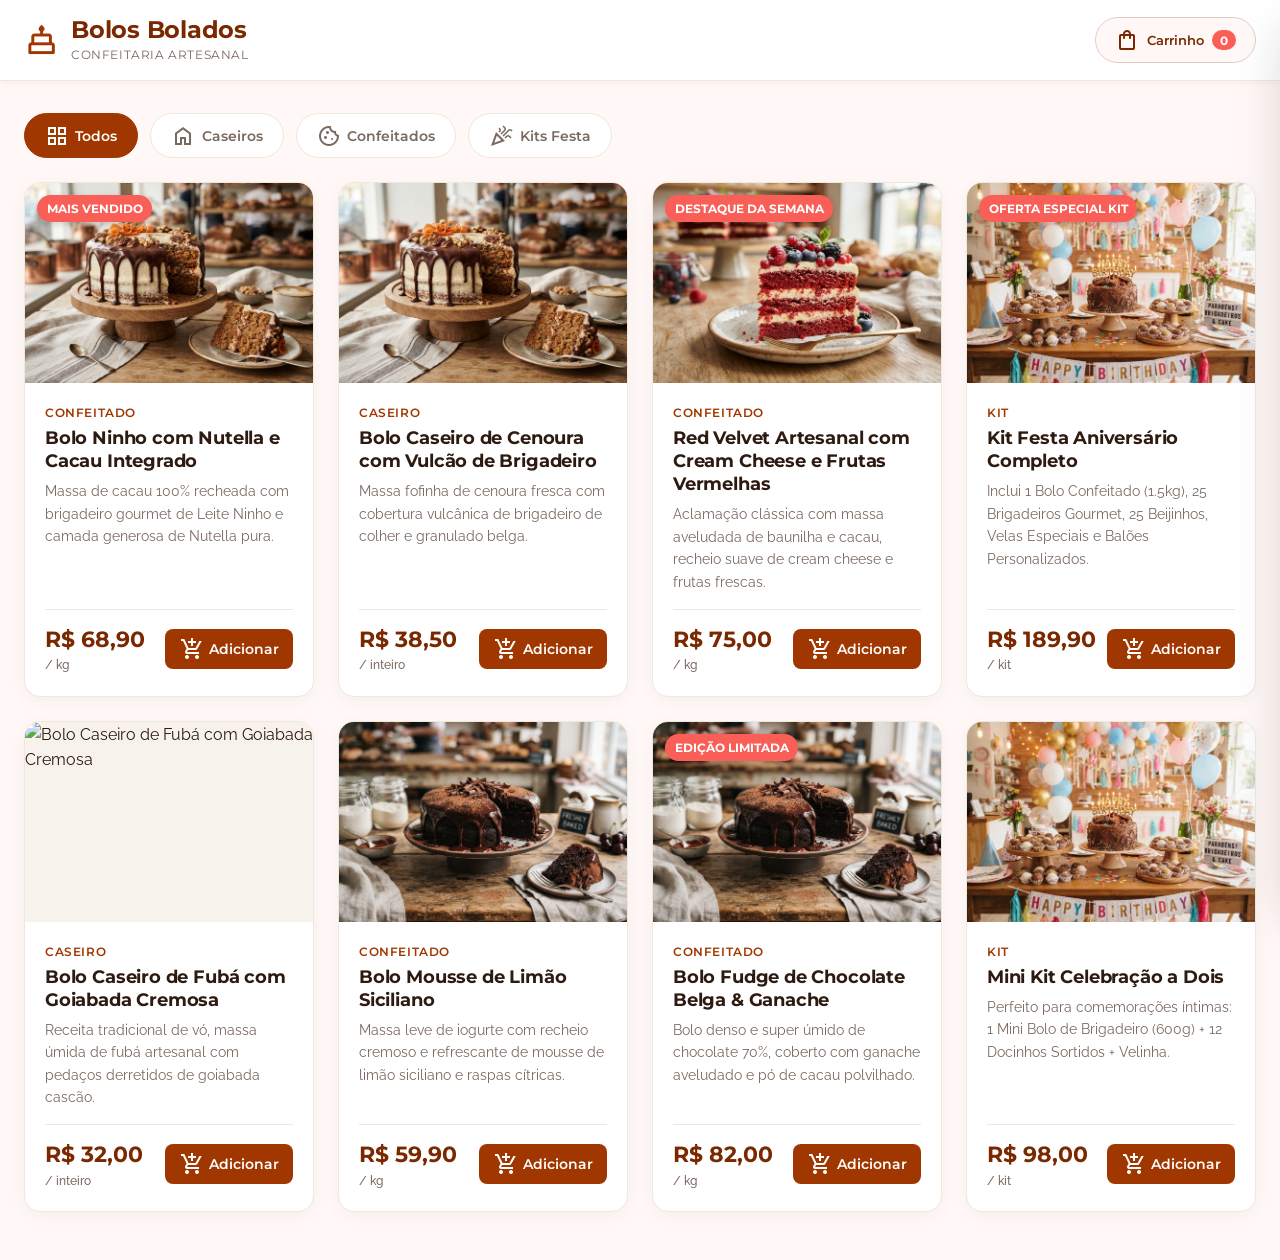
==== index.html @ 6e1009fd "feat: implement complete SPA Bolos Bolados with modular JS/CSS and SPEC reports Co-authored-by: ramo" ====
<!DOCTYPE html>
<html lang="pt-BR">
<head>
  <meta charset="UTF-8">
  <meta name="viewport" content="width=device-width, initial-scale=1.0">
  <title>Bolos Bolados - Confeitaria Artesanal</title>

  <!-- Google Fonts -->
  <link rel="preconnect" href="https://fonts.googleapis.com">
  <link rel="preconnect" href="https://fonts.gstatic.com" crossorigin>
  <link href="https://fonts.googleapis.com/css2?family=Montserrat:wght@500;600;700&family=Raleway:wght@400;500;600&display=swap" rel="stylesheet">

  <!-- Material Symbols Outlined -->
  <link rel="stylesheet" href="https://fonts.googleapis.com/css2?family=Material+Symbols+Outlined:opsz,wght,FILL,GRAD@24,400,0,0" />

  <!-- Modular CSS -->
  <link rel="stylesheet" href="css/variables.css">
  <link rel="stylesheet" href="css/base.css">
  <link rel="stylesheet" href="css/components.css">
</head>
<body>

  <!-- Header & Navigation -->
  <header class="app-header">
    <div class="container header-content">
      <div class="logo-area">
        <span class="material-symbols-outlined logo-icon">cake</span>
        <div>
          <h1 class="brand-title">Bolos Bolados</h1>
          <p class="brand-subtitle">Confeitaria Artesanal</p>
        </div>
      </div>

      <button id="cart-trigger" class="cart-trigger-btn" aria-label="Abrir Carrinho">
        <span class="material-symbols-outlined">shopping_bag</span>
        <span>Carrinho</span>
        <span id="cart-count-badge" class="cart-badge">0</span>
      </button>
    </div>
  </header>

  <!-- Main Content Area -->
  <main class="container">
    <!-- Category Filters -->
    <section class="filter-section">
      <div class="chips-wrapper" id="category-filters">
        <button class="filter-chip active" data-category="todos">
          <span class="material-symbols-outlined">grid_view</span>
          Todos
        </button>
        <button class="filter-chip" data-category="caseiro">
          <span class="material-symbols-outlined">home</span>
          Caseiros
        </button>
        <button class="filter-chip" data-category="confeitado">
          <span class="material-symbols-outlined">cookie</span>
          Confeitados
        </button>
        <button class="filter-chip" data-category="kit">
          <span class="material-symbols-outlined">celebration</span>
          Kits Festa
        </button>
      </div>
    </section>

    <!-- Product Grid -->
    <section>
      <div class="products-grid" id="products-container">
        <!-- Cards de produtos serão renderizados dinamicamente via JS -->
      </div>
    </section>
  </main>

  <!-- Cart Side Drawer -->
  <div id="drawer-overlay" class="drawer-overlay"></div>
  <aside id="cart-drawer" class="cart-drawer" aria-label="Carrinho de Compras">
    <div class="drawer-header">
      <h2 class="drawer-title">
        <span class="material-symbols-outlined">shopping_bag</span>
        Seu Carrinho
      </h2>
      <button id="close-drawer" class="close-drawer-btn" aria-label="Fechar Carrinho">
        <span class="material-symbols-outlined">close</span>
      </button>
    </div>

    <div class="drawer-body" id="cart-items-container">
      <!-- Itens do carrinho serão populados aqui -->
    </div>

    <div class="drawer-footer">
      <div class="cart-summary-row">
        <span>Subtotal</span>
        <span id="cart-subtotal">R$ 0,00</span>
      </div>
      <div class="cart-summary-row" style="color: var(--color-forest);">
        <span>Taxa de Entrega</span>
        <span>A calcular</span>
      </div>
      <div class="cart-summary-total">
        <span>Total</span>
        <span id="cart-total">R$ 0,00</span>
      </div>

      <button id="proceed-checkout-btn" class="checkout-btn">
        <span class="material-symbols-outlined">arrow_forward</span>
        Finalizar Compra
      </button>
    </div>
  </aside>

  <!-- Checkout & Modal Container -->
  <div id="modal-overlay" class="modal-overlay">
    <div class="modal-card" id="modal-card">
      <span class="material-symbols-outlined modal-close-icon" id="close-modal-btn">close</span>
      <div id="modal-step-content">
        <!-- Conteúdo dos passos (Cadastro/Geo, Autenticação, Pagamento) -->
      </div>
    </div>
  </div>

  <!-- Scripts JS Modulares -->
  <script src="js/cart.js"></script>
  <script src="js/location.js"></script>
  <script src="js/auth.js"></script>
  <script src="js/checkout.js"></script>
  <script src="js/app.js"></script>
</body>
</html>
---- css/variables.css ----
:root {
  /* Colors from DESIGN.md */
  --color-primary: #A13700;
  --color-primary-dark: #7A2800;
  --color-primary-light: #FFC6B1;
  --color-secondary: #FA5F57;
  --color-tertiary: #1BB890;
  --color-tertiary-dark: #00674F;
  --color-gold: #D48B00;
  --color-forest: #256C4B;

  --color-surface-bg: #FFF8F6;
  --color-card-bg: #FFFFFF;
  --color-surface-dim: #F6D3C2;
  --color-border: #EFE8DC;
  --color-border-dark: #DECFC2;

  --color-text-main: #2D1A10;
  --color-text-muted: #7A6960;
  --color-text-on-primary: #FFFFFF;

  --color-error: #BA1A1A;
  --color-error-container: #FFDAD6;

  /* Fonts */
  --font-heading: 'Montserrat', sans-serif;
  --font-body: 'Raleway', sans-serif;

  /* Radii */
  --radius-sm: 0.25rem;
  --radius-base: 0.5rem;
  --radius-lg: 1rem;
  --radius-xl: 1.5rem;
  --radius-full: 9999px;

  /* Shadows */
  --shadow-sm: 0 2px 8px rgba(45, 26, 16, 0.04);
  --shadow-card: 0 4px 20px -2px rgba(45, 26, 16, 0.05);
  --shadow-hover: 0 12px 30px -4px rgba(45, 26, 16, 0.1);
  --shadow-modal: 0 24px 48px -8px rgba(45, 26, 16, 0.2);

  /* Transitions */
  --transition-fast: 0.2s ease;
  --transition-normal: 0.3s ease;
}
---- css/base.css ----
* {
  box-sizing: border-box;
  margin: 0;
  padding: 0;
}

body {
  font-family: var(--font-body);
  background-color: var(--color-surface-bg);
  color: var(--color-text-main);
  line-height: 1.6;
  min-height: 100vh;
  display: flex;
  flex-direction: column;
}

h1, h2, h3, h4, h5, h6 {
  font-family: var(--font-heading);
  color: var(--color-text-main);
  letter-spacing: -0.01em;
  line-height: 1.25;
}

a {
  color: inherit;
  text-decoration: none;
}

button {
  font-family: var(--font-heading);
  cursor: pointer;
  border: none;
  outline: none;
  background: none;
  transition: all var(--transition-fast);
}

input, select, textarea {
  font-family: var(--font-body);
  font-size: 1rem;
}

.container {
  width: 100%;
  max-width: 1280px;
  margin: 0 auto;
  padding: 0 1.5rem;
}

@media (max-width: 768px) {
  .container {
    padding: 0 1rem;
  }
}

.material-symbols-outlined {
  font-variation-settings: 'FILL' 0, 'wght' 400, 'GRAD' 0, 'opsz' 24;
  vertical-align: middle;
}
---- css/components.css ----
/* Navbar & Header */
.app-header {
  background-color: var(--color-card-bg);
  border-bottom: 1px solid var(--color-border);
  position: sticky;
  top: 0;
  z-index: 100;
  box-shadow: var(--shadow-sm);
}

.header-content {
  display: flex;
  justify-content: space-between;
  align-items: center;
  height: 80px;
}

.logo-area {
  display: flex;
  align-items: center;
  gap: 0.75rem;
}

.logo-icon {
  font-size: 2.2rem;
  color: var(--color-primary);
}

.brand-title {
  font-size: 1.5rem;
  font-weight: 700;
  color: var(--color-primary-dark);
}

.brand-subtitle {
  font-size: 0.75rem;
  font-family: var(--font-heading);
  text-transform: uppercase;
  letter-spacing: 0.05em;
  color: var(--color-text-muted);
}

.cart-trigger-btn {
  position: relative;
  background-color: var(--color-surface-bg);
  border: 1.5px solid var(--color-border-dark);
  padding: 0.6rem 1.2rem;
  border-radius: var(--radius-full);
  display: flex;
  align-items: center;
  gap: 0.5rem;
  font-weight: 600;
  color: var(--color-primary-dark);
}

.cart-trigger-btn:hover {
  background-color: #FCEEE8;
  border-color: var(--color-primary);
}

.cart-badge {
  background-color: var(--color-secondary);
  color: var(--color-text-on-primary);
  font-size: 0.75rem;
  font-weight: 700;
  padding: 0.15rem 0.5rem;
  border-radius: var(--radius-full);
}

/* Category Filter Chips */
.filter-section {
  padding: 2rem 0 1rem 0;
}

.chips-wrapper {
  display: flex;
  gap: 0.75rem;
  overflow-x: auto;
  padding-bottom: 0.5rem;
  scrollbar-width: thin;
}

.filter-chip {
  background-color: var(--color-card-bg);
  border: 1px solid var(--color-border);
  padding: 0.6rem 1.25rem;
  border-radius: var(--radius-full);
  font-family: var(--font-heading);
  font-size: 0.875rem;
  font-weight: 600;
  color: var(--color-text-muted);
  white-space: nowrap;
  display: flex;
  align-items: center;
  gap: 0.4rem;
}

.filter-chip.active {
  background-color: var(--color-primary);
  color: var(--color-text-on-primary);
  border-color: var(--color-primary);
}

.filter-chip:hover:not(.active) {
  border-color: var(--color-primary-light);
  color: var(--color-primary-dark);
}

/* Product Card */
.products-grid {
  display: grid;
  grid-template-columns: repeat(auto-fill, minmax(280px, 1fr));
  gap: 1.5rem;
  padding-bottom: 3rem;
}

.product-card {
  background-color: var(--color-card-bg);
  border: 1px solid var(--color-border);
  border-radius: var(--radius-lg);
  overflow: hidden;
  box-shadow: var(--shadow-card);
  transition: transform var(--transition-fast), box-shadow var(--transition-fast);
  display: flex;
  flex-direction: column;
}

.product-card:hover {
  transform: translateY(-4px);
  box-shadow: var(--shadow-hover);
  border-color: var(--color-border-dark);
}

.product-img-wrapper {
  position: relative;
  width: 100%;
  height: 200px;
  background-color: #F7F3EC;
  display: flex;
  align-items: center;
  justify-content: center;
  overflow: hidden;
}

.product-img-wrapper img {
  width: 100%;
  height: 100%;
  object-fit: cover;
  transition: transform 0.3s ease;
}

.product-card:hover .product-img-wrapper img {
  transform: scale(1.05);
}

.product-img-fallback {
  font-size: 4rem;
  color: var(--color-primary-light);
}

.promo-tag {
  position: absolute;
  top: 12px;
  left: 12px;
  background-color: var(--color-secondary);
  color: var(--color-text-on-primary);
  font-size: 0.75rem;
  font-weight: 700;
  padding: 0.25rem 0.6rem;
  border-radius: var(--radius-full);
  box-shadow: 0 2px 6px rgba(0,0,0,0.15);
  font-family: var(--font-heading);
  text-transform: uppercase;
}

.product-body {
  padding: 1.25rem;
  display: flex;
  flex-direction: column;
  flex-grow: 1;
}

.product-category-lbl {
  font-size: 0.75rem;
  font-family: var(--font-heading);
  font-weight: 600;
  text-transform: uppercase;
  color: var(--color-primary);
  letter-spacing: 0.05em;
  margin-bottom: 0.25rem;
}

.product-title {
  font-size: 1.15rem;
  font-weight: 700;
  margin-bottom: 0.5rem;
  color: var(--color-text-main);
}

.product-desc {
  font-size: 0.875rem;
  color: var(--color-text-muted);
  margin-bottom: 1rem;
  flex-grow: 1;
}

.product-footer {
  display: flex;
  justify-content: space-between;
  align-items: center;
  padding-top: 0.75rem;
  border-top: 1px solid var(--color-border);
}

.product-price {
  font-family: var(--font-heading);
  font-size: 1.35rem;
  font-weight: 700;
  color: var(--color-primary-dark);
}

.product-unit {
  font-size: 0.75rem;
  color: var(--color-text-muted);
  font-weight: 500;
}

.add-cart-btn {
  background-color: var(--color-primary);
  color: var(--color-text-on-primary);
  padding: 0.5rem 0.9rem;
  border-radius: var(--radius-base);
  font-weight: 600;
  display: flex;
  align-items: center;
  gap: 0.3rem;
  font-size: 0.875rem;
}

.add-cart-btn:hover {
  background-color: var(--color-primary-dark);
}

/* Modals & Cart Drawer */
.drawer-overlay {
  position: fixed;
  top: 0;
  left: 0;
  width: 100vw;
  height: 100vh;
  background-color: rgba(45, 26, 16, 0.45);
  backdrop-filter: blur(4px);
  z-index: 200;
  opacity: 0;
  visibility: hidden;
  transition: opacity 0.3s ease, visibility 0.3s ease;
}

.drawer-overlay.active {
  opacity: 1;
  visibility: visible;
}

.cart-drawer {
  position: fixed;
  top: 0;
  right: -420px;
  width: 100%;
  max-width: 420px;
  height: 100vh;
  background-color: var(--color-card-bg);
  z-index: 210;
  box-shadow: var(--shadow-modal);
  transition: right 0.3s ease;
  display: flex;
  flex-direction: column;
}

.cart-drawer.active {
  right: 0;
}

.drawer-header {
  padding: 1.25rem 1.5rem;
  border-bottom: 1px solid var(--color-border);
  display: flex;
  justify-content: space-between;
  align-items: center;
}

.drawer-title {
  font-size: 1.25rem;
  font-weight: 700;
  display: flex;
  align-items: center;
  gap: 0.5rem;
  color: var(--color-primary-dark);
}

.close-drawer-btn {
  font-size: 1.5rem;
  color: var(--color-text-muted);
  border-radius: var(--radius-full);
  padding: 0.25rem;
}

.close-drawer-btn:hover {
  background-color: var(--color-surface-bg);
  color: var(--color-text-main);
}

.drawer-body {
  padding: 1.5rem;
  flex-grow: 1;
  overflow-y: auto;
}

.cart-item {
  display: flex;
  gap: 1rem;
  padding-bottom: 1rem;
  margin-bottom: 1rem;
  border-bottom: 1px solid var(--color-border);
  align-items: center;
}

.cart-item-details {
  flex-grow: 1;
}

.cart-item-title {
  font-weight: 700;
  font-size: 0.95rem;
  margin-bottom: 0.2rem;
}

.cart-item-price {
  font-family: var(--font-heading);
  color: var(--color-primary-dark);
  font-weight: 600;
  font-size: 0.9rem;
}

.cart-qty-ctrl {
  display: flex;
  align-items: center;
  gap: 0.5rem;
  margin-top: 0.4rem;
}

.qty-btn {
  background-color: var(--color-surface-bg);
  border: 1px solid var(--color-border-dark);
  width: 26px;
  height: 26px;
  border-radius: var(--radius-sm);
  display: flex;
  align-items: center;
  justify-content: center;
  font-size: 0.9rem;
}

.qty-btn:hover {
  background-color: var(--color-border);
}

.qty-val {
  font-family: var(--font-heading);
  font-weight: 600;
  font-size: 0.9rem;
}

.remove-item-btn {
  color: var(--color-error);
  padding: 0.2rem;
}

.drawer-footer {
  padding: 1.5rem;
  background-color: var(--color-surface-bg);
  border-top: 1px solid var(--color-border);
}

.cart-summary-row {
  display: flex;
  justify-content: space-between;
  margin-bottom: 0.5rem;
  font-size: 0.95rem;
}

.cart-summary-total {
  display: flex;
  justify-content: space-between;
  font-size: 1.25rem;
  font-weight: 700;
  font-family: var(--font-heading);
  color: var(--color-primary-dark);
  margin-top: 0.75rem;
  padding-top: 0.75rem;
  border-top: 1px solid var(--color-border-dark);
}

.checkout-btn {
  width: 100%;
  background-color: var(--color-tertiary);
  color: var(--color-text-on-primary);
  padding: 0.85rem;
  border-radius: var(--radius-base);
  font-size: 1rem;
  font-weight: 700;
  display: flex;
  align-items: center;
  justify-content: center;
  gap: 0.5rem;
  margin-top: 1.25rem;
}

.checkout-btn:hover {
  background-color: var(--color-tertiary-dark);
}

/* Modal Overlay & Modal Window */
.modal-overlay {
  position: fixed;
  top: 0;
  left: 0;
  width: 100vw;
  height: 100vh;
  background-color: rgba(45, 26, 16, 0.5);
  backdrop-filter: blur(4px);
  z-index: 300;
  display: flex;
  align-items: center;
  justify-content: center;
  padding: 1rem;
  opacity: 0;
  visibility: hidden;
  transition: opacity 0.3s ease, visibility 0.3s ease;
}

.modal-overlay.active {
  opacity: 1;
  visibility: visible;
}

.modal-card {
  background-color: var(--color-card-bg);
  border-radius: var(--radius-xl);
  max-width: 540px;
  width: 100%;
  max-height: 90vh;
  overflow-y: auto;
  box-shadow: var(--shadow-modal);
  padding: 2rem;
  position: relative;
}

.modal-close-icon {
  position: absolute;
  top: 1.25rem;
  right: 1.25rem;
  color: var(--color-text-muted);
  cursor: pointer;
}

/* Form Styles */
.form-group {
  margin-bottom: 1.25rem;
}

.form-label {
  display: block;
  font-family: var(--font-heading);
  font-size: 0.875rem;
  font-weight: 600;
  margin-bottom: 0.4rem;
  color: var(--color-text-main);
}

.form-control {
  width: 100%;
  padding: 0.75rem 1rem;
  border: 1px solid var(--color-border-dark);
  border-radius: var(--radius-base);
  background-color: #FFFFFF;
  color: var(--color-text-main);
  transition: border-color var(--transition-fast);
}

.form-control:focus {
  border-color: var(--color-primary);
  outline: none;
  box-shadow: 0 0 0 3px rgba(161, 55, 0, 0.15);
}

.btn-primary {
  background-color: var(--color-primary);
  color: var(--color-text-on-primary);
  padding: 0.8rem 1.5rem;
  border-radius: var(--radius-base);
  font-weight: 700;
  width: 100%;
  display: flex;
  align-items: center;
  justify-content: center;
  gap: 0.5rem;
}

.btn-primary:hover {
  background-color: var(--color-primary-dark);
}

.status-box {
  padding: 1rem;
  border-radius: var(--radius-base);
  margin-bottom: 1rem;
  font-size: 0.9rem;
  display: flex;
  align-items: flex-start;
  gap: 0.5rem;
}

.status-box.error {
  background-color: var(--color-error-container);
  color: var(--color-error);
  border: 1px solid #F2B8B5;
}

.status-box.success {
  background-color: #E7F8F4;
  color: var(--color-forest);
  border: 1px solid #B2EAD9;
}
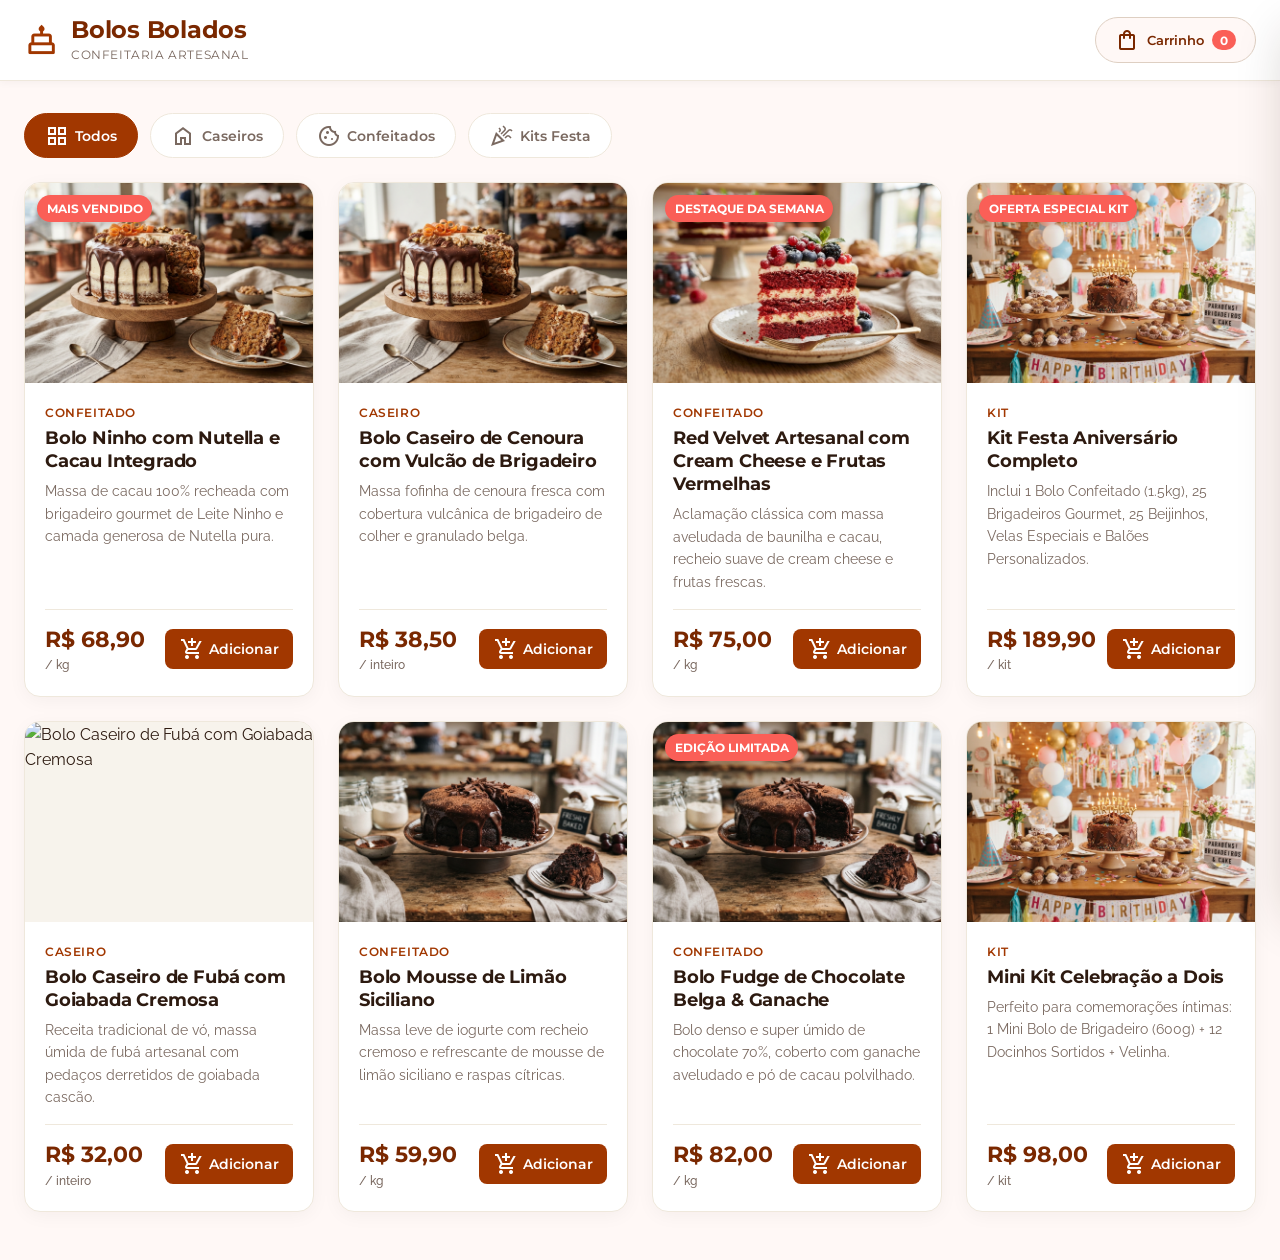
==== commit e9756a25: "Update manifest and service worker paths to relative" ====
--- a/index.html
+++ b/index.html
@@ -4,6 +4,11 @@
   <meta charset="UTF-8">
   <meta name="viewport" content="width=device-width, initial-scale=1.0">
   <title>Bolos Bolados - Confeitaria Artesanal</title>
+
+  <!-- PWA: Manifest e Ícones -->
+  <link rel="manifest" href="./manifest.json">
+  <meta name="theme-color" content="#d81b60"> <!-- Sugestão de cor (rosa/confeitaria). Altere para a cor da sua marca -->
+  <link rel="apple-touch-icon" href="/icone-192x192.png"> <!-- Lembre-se de colocar um ícone real neste caminho -->
 
   <!-- Google Fonts -->
   <link rel="preconnect" href="https://fonts.googleapis.com">
@@ -125,5 +130,20 @@
   <script src="js/auth.js"></script>
   <script src="js/checkout.js"></script>
   <script src="js/app.js"></script>
+
+  <!-- PWA: Registro do Service Worker -->
+  <script>
+    if ('serviceWorker' in navigator) {
+      window.addEventListener('load', () => {
+        navigator.serviceWorker.register('./sw.js')
+          .then((registration) => {
+            console.log('Service Worker registrado com sucesso! Escopo:', registration.scope);
+          })
+          .catch((error) => {
+            console.error('Falha ao registrar o Service Worker:', error);
+          });
+      });
+    }
+  </script>
 </body>
 </html>
